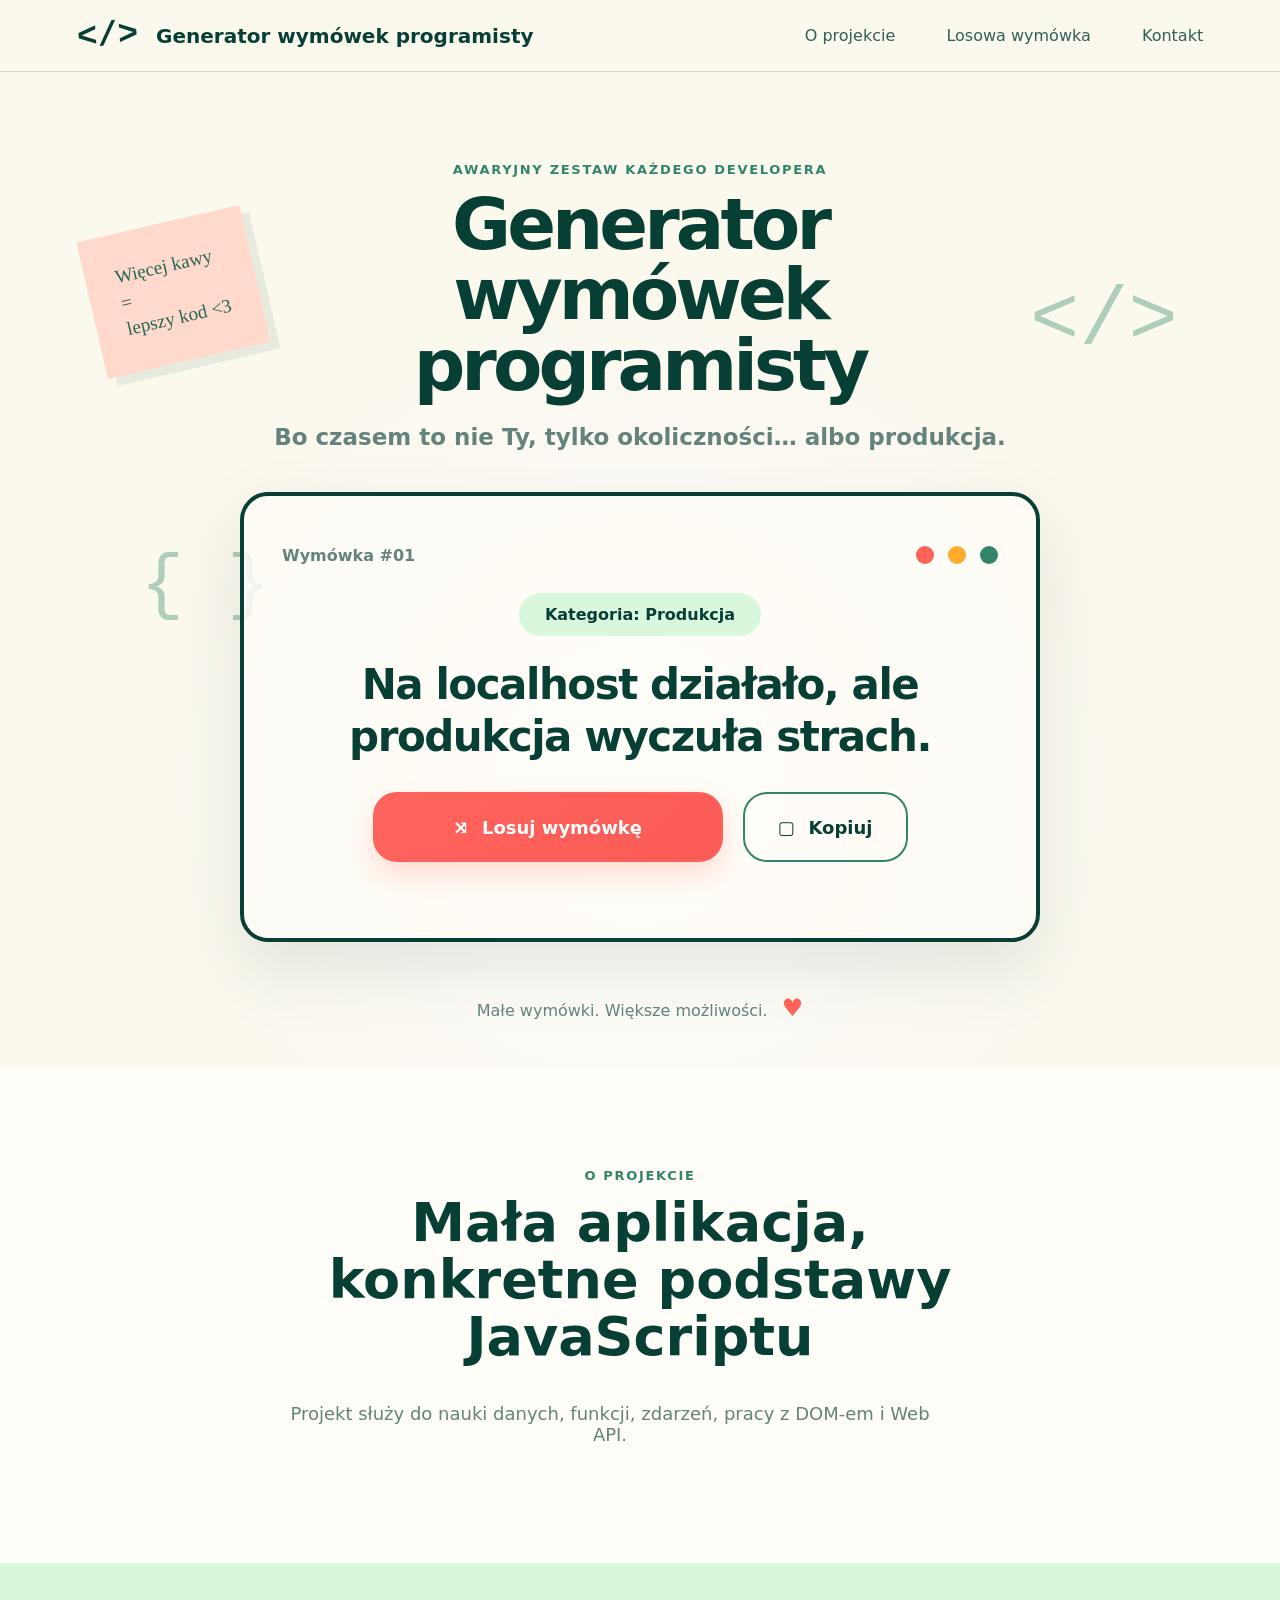
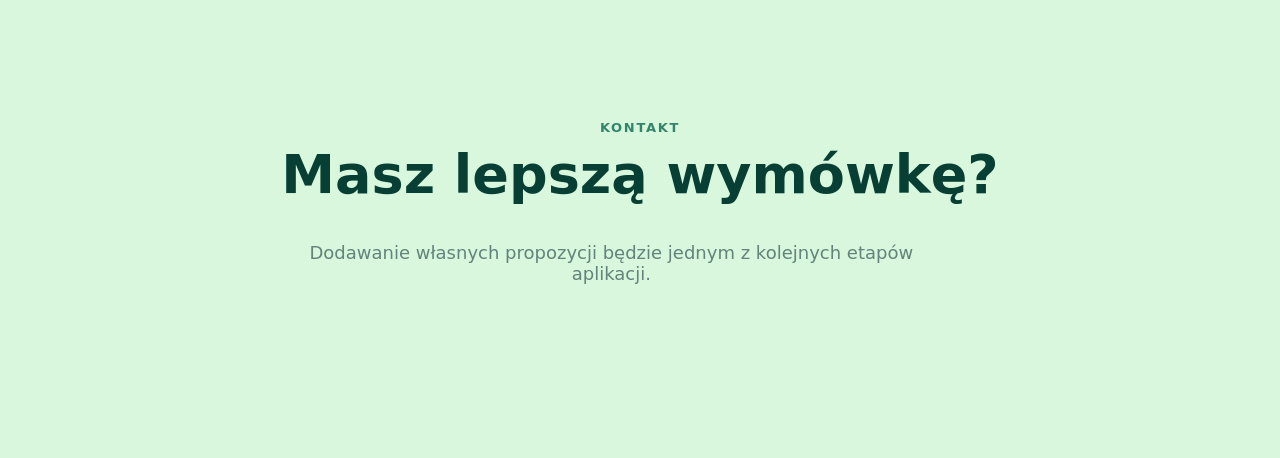
==== index.html @ cf7fb25b "Set up initial project structure" ====
<!doctype html>
<html lang="pl">
  <head>
    <meta charset="UTF-8" />
    <meta name="viewport" content="width=device-width, initial-scale=1.0" />
    <meta
      name="description"
      content="Generator zabawnych wymówek programisty napisany w czystym JavaScript."
    />
    <title>Generator wymówek programisty</title>
    <link rel="stylesheet" href="style.css" />
    <script src="script.js" defer></script>
  </head>

  <body>
    <header class="site-header">
      <a class="brand" href="#top" aria-label="Generator wymówek — strona główna">
        <span class="brand__icon" aria-hidden="true">&lt;/&gt;</span>
        <span>Generator wymówek programisty</span>
      </a>

      <nav class="site-nav" aria-label="Główna nawigacja">
        <a href="#about">O projekcie</a>
        <a href="#generator">Losowa wymówka</a>
        <a href="#contact">Kontakt</a>
      </nav>
    </header>

    <main id="top">
      <section class="hero" id="generator">
        <div class="decoration decoration--note" aria-hidden="true">
          Więcej kawy<br />=<br />lepszy kod &lt;3
        </div>
        <div class="decoration decoration--braces" aria-hidden="true">{ }</div>
        <div class="decoration decoration--code" aria-hidden="true">&lt;/&gt;</div>

        <div class="hero__content">
          <p class="eyebrow">Awaryjny zestaw każdego developera</p>
          <h1>Generator wymówek programisty</h1>
          <p class="hero__lead">Bo czasem to nie Ty, tylko okoliczności… albo produkcja.</p>

          <article class="excuse-card" aria-live="polite">
            <div class="excuse-card__top">
              <span id="excuse-number">Wymówka #01</span>
              <span class="window-dots" aria-hidden="true">
                <i></i><i></i><i></i>
              </span>
            </div>

            <p class="category" id="excuse-category">Kategoria: Produkcja</p>
            <p class="excuse" id="excuse-text">Na localhost działało, ale produkcja wyczuła strach.</p>

            <div class="actions">
              <button class="button button--primary" id="draw-button" type="button">
                <span aria-hidden="true">⤨</span>
                Losuj wymówkę
              </button>
              <button class="button button--secondary" id="copy-button" type="button">
                <span aria-hidden="true">▢</span>
                Kopiuj
              </button>
            </div>

            <p class="copy-message" id="copy-message" role="status"></p>
          </article>

          <p class="hero__footer">Małe wymówki. Większe możliwości. <span>♥</span></p>
        </div>
      </section>

      <section class="info-section" id="about">
        <p class="eyebrow">O projekcie</p>
        <h2>Mała aplikacja, konkretne podstawy JavaScriptu</h2>
        <p>Projekt służy do nauki danych, funkcji, zdarzeń, pracy z DOM-em i Web API.</p>
      </section>

      <section class="info-section info-section--contact" id="contact">
        <p class="eyebrow">Kontakt</p>
        <h2>Masz lepszą wymówkę?</h2>
        <p>Dodawanie własnych propozycji będzie jednym z kolejnych etapów aplikacji.</p>
      </section>
    </main>
  </body>
</html>
---- style.css ----
:root {
  --background: #fbf8ee;
  --surface: #fffdf7;
  --ink: #073f35;
  --muted: #63837b;
  --mint: #d8f7dc;
  --coral: #ff6259;
  --orange: #ffab2e;
  --green: #32856a;
  --line: rgba(7, 63, 53, 0.17);
  --shadow: 0 28px 70px rgba(42, 70, 55, 0.12);
}

* { box-sizing: border-box; }
html { scroll-behavior: smooth; }
body {
  margin: 0;
  color: var(--ink);
  background:
    radial-gradient(circle at 50% 38%, rgba(255, 255, 255, 0.92), transparent 34%),
    var(--background);
  font-family: Inter, ui-sans-serif, system-ui, -apple-system, BlinkMacSystemFont, "Segoe UI", sans-serif;
}

button, a { font: inherit; }
a { color: inherit; text-decoration: none; }

.site-header {
  min-height: 72px;
  padding: 0 clamp(24px, 6vw, 96px);
  display: flex;
  align-items: center;
  justify-content: space-between;
  gap: 32px;
  border-bottom: 1px solid var(--line);
  background: rgba(251, 248, 238, 0.86);
  backdrop-filter: blur(14px);
}
.brand { display: flex; align-items: center; gap: 18px; font-size: 20px; font-weight: 800; }
.brand__icon { font-family: monospace; font-size: 34px; font-weight: 900; transform: rotate(-4deg); }
.site-nav { display: flex; gap: clamp(24px, 4vw, 64px); color: #315f56; }
.site-nav a:hover { color: var(--coral); }

.hero {
  min-height: calc(100vh - 72px);
  padding: clamp(56px, 7vw, 100px) 24px 46px;
  position: relative;
  display: grid;
  place-items: start center;
  overflow: hidden;
}
.hero__content { width: min(100%, 800px); text-align: center; position: relative; z-index: 1; }
.eyebrow { margin: 0 0 12px; color: var(--green); font-size: 13px; font-weight: 800; letter-spacing: .13em; text-transform: uppercase; }
h1 { max-width: 760px; margin: 0 auto; font-size: clamp(44px, 6vw, 72px); line-height: .98; letter-spacing: -.055em; }
.hero__lead { margin: 24px 0 42px; color: var(--muted); font-size: clamp(18px, 2vw, 23px); font-weight: 600; }

.excuse-card {
  min-height: 450px;
  padding: 30px 38px 34px;
  display: flex;
  flex-direction: column;
  justify-content: center;
  border: 4px solid var(--ink);
  border-radius: 28px;
  background: rgba(255, 253, 247, 0.84);
  box-shadow: var(--shadow);
}
.excuse-card__top { display: flex; justify-content: space-between; color: var(--muted); font-weight: 700; }
.window-dots { display: flex; gap: 14px; }
.window-dots i { width: 18px; height: 18px; border-radius: 50%; background: var(--coral); }
.window-dots i:nth-child(2) { background: var(--orange); }
.window-dots i:nth-child(3) { background: var(--green); }
.category { align-self: center; margin: 28px 0 20px; padding: 12px 26px; border-radius: 999px; background: var(--mint); font-weight: 800; }
.excuse { max-width: 670px; min-height: 110px; margin: 0 auto 26px; display: grid; place-items: center; font-size: clamp(28px, 3.4vw, 42px); line-height: 1.25; letter-spacing: -.035em; font-weight: 850; }
.actions { display: flex; justify-content: center; gap: 20px; }
.button { min-height: 70px; padding: 0 30px; display: inline-flex; align-items: center; justify-content: center; gap: 14px; border-radius: 24px; border: 2px solid var(--green); cursor: pointer; font-weight: 850; font-size: 18px; transition: transform .2s, box-shadow .2s; }
.button:hover { transform: translateY(-3px); }
.button--primary { min-width: 350px; border-color: var(--coral); color: white; background: linear-gradient(135deg, #ff655c, #fa5a56); box-shadow: 0 13px 28px rgba(255, 98, 89, .22); }
.button--secondary { min-width: 165px; color: var(--ink); background: transparent; }
.copy-message { min-height: 22px; margin: 14px 0 -14px; color: var(--green); font-weight: 750; }
.hero__footer { margin: 52px 0 0; color: var(--muted); }
.hero__footer span { margin-left: 9px; color: var(--coral); font-size: 24px; }

.decoration { position: absolute; color: rgba(50, 133, 106, .38); font-family: "Comic Sans MS", cursive; }
.decoration--note { top: 150px; left: 7%; padding: 30px; color: #236756; background: #ffd9cb; box-shadow: 8px 9px rgba(7, 63, 53, .08); transform: rotate(-13deg); font-size: 19px; line-height: 1.4; }
.decoration--braces { top: 48%; left: 11%; font: 72px/1 monospace; }
.decoration--code { top: 21%; right: 8%; font: 82px/1 monospace; }

.info-section { min-height: 55vh; padding: 100px 24px; display: grid; place-content: center; text-align: center; background: var(--surface); }
.info-section h2 { max-width: 720px; margin: 0 auto 20px; font-size: clamp(32px, 5vw, 54px); line-height: 1.05; }
.info-section p:last-child { max-width: 660px; color: var(--muted); font-size: 18px; }
.info-section--contact { background: var(--mint); }

@media (max-width: 760px) {
  .site-header { min-height: 66px; padding: 0 20px; }
  .brand { font-size: 16px; }
  .brand__icon { font-size: 27px; }
  .site-nav { display: none; }
  .hero { min-height: calc(100vh - 66px); padding-top: 52px; }
  .decoration { display: none; }
  .eyebrow { font-size: 11px; }
  h1 { font-size: clamp(40px, 13vw, 58px); }
  .excuse-card { min-height: 430px; padding: 24px 20px; border-width: 3px; border-radius: 22px; }
  .window-dots i { width: 13px; height: 13px; }
  .excuse { min-height: 130px; font-size: 29px; }
  .actions { flex-direction: column; }
  .button, .button--primary, .button--secondary { width: 100%; min-width: 0; min-height: 62px; }
}
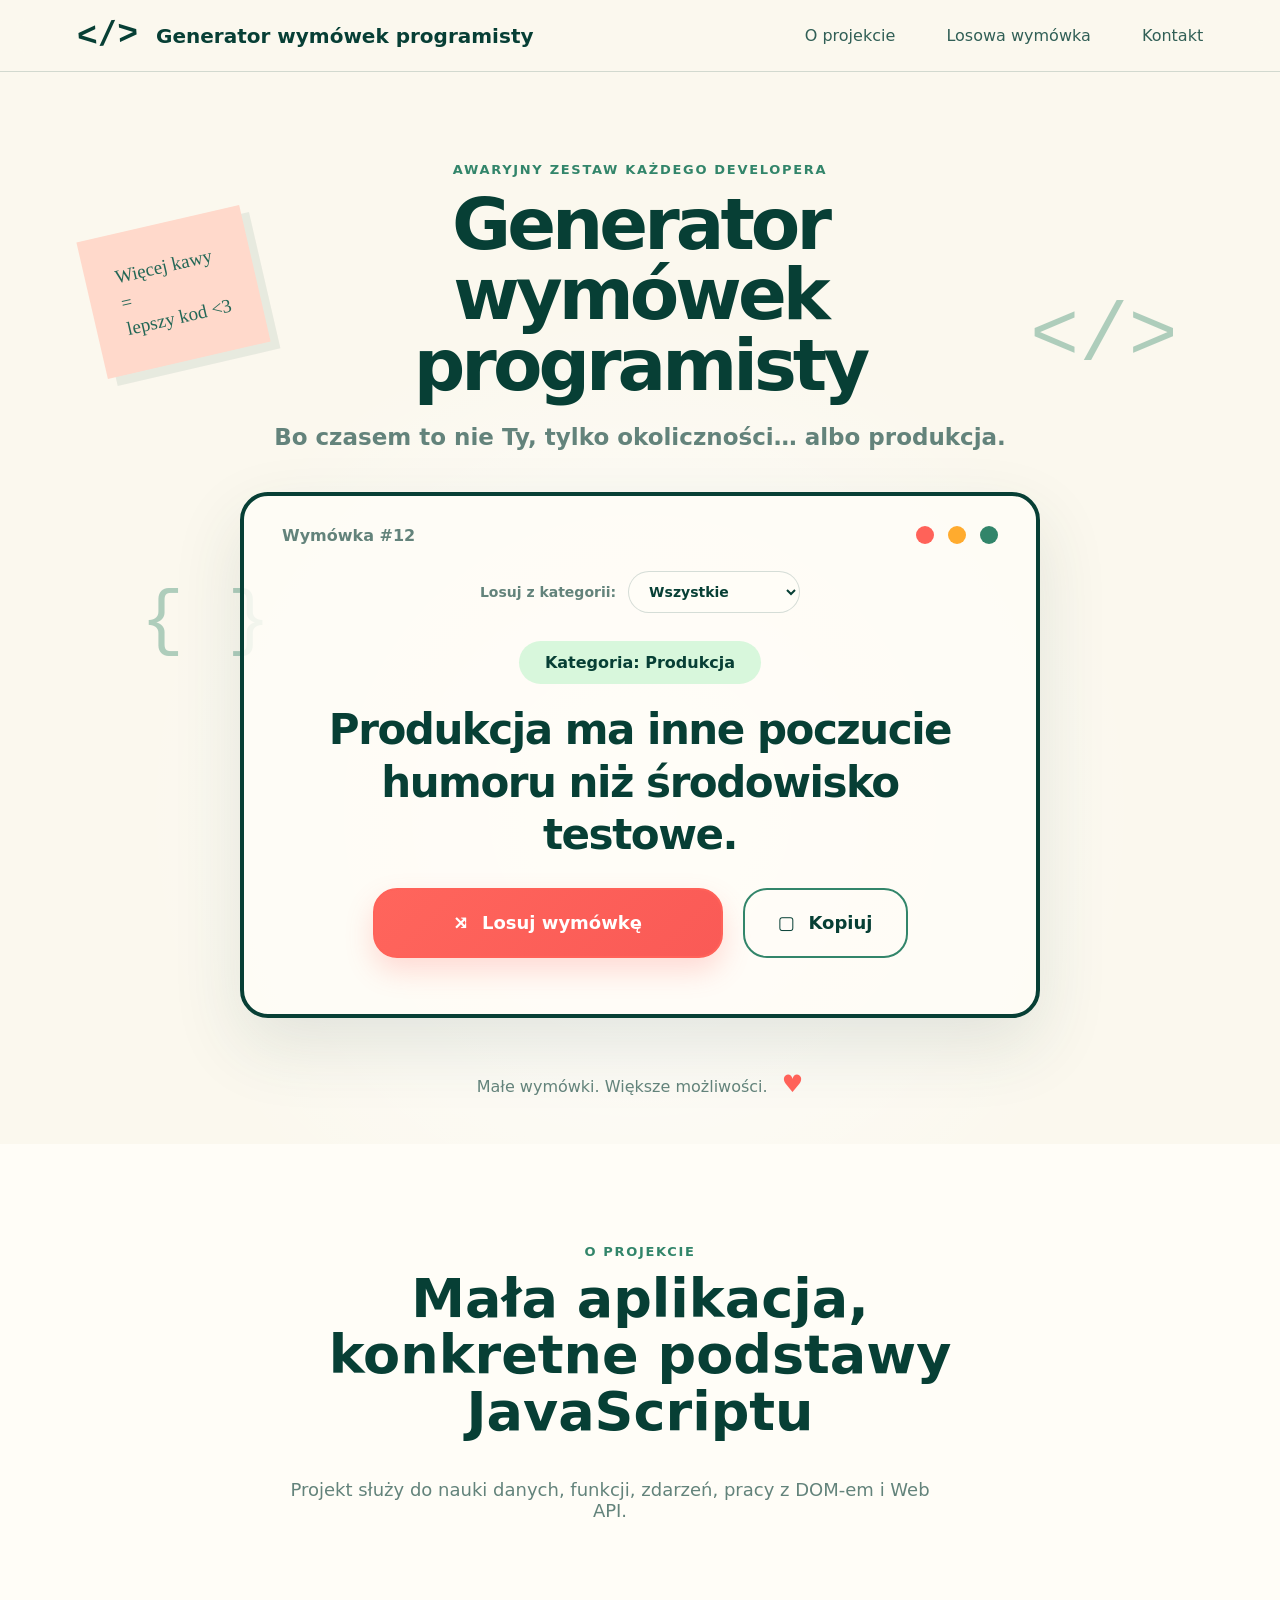
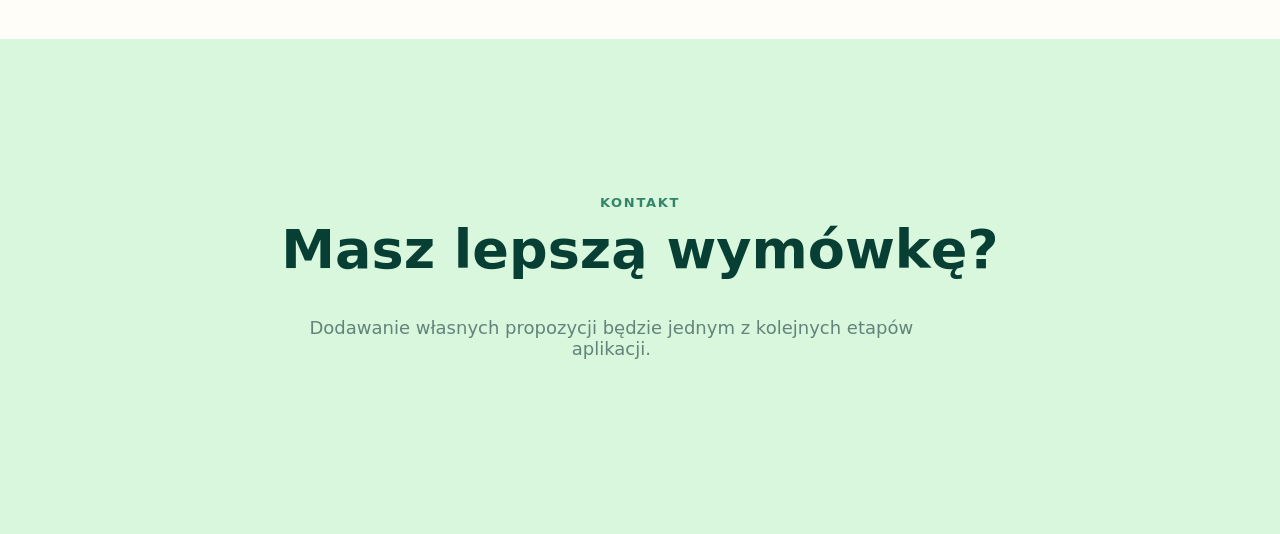
==== commit 0e4710a1: "Add dynamic category selector" ====
--- a/index.html
+++ b/index.html
@@ -14,7 +14,11 @@
 
   <body>
     <header class="site-header">
-      <a class="brand" href="#top" aria-label="Generator wymówek — strona główna">
+      <a
+        class="brand"
+        href="#top"
+        aria-label="Generator wymówek — strona główna"
+      >
         <span class="brand__icon" aria-hidden="true">&lt;/&gt;</span>
         <span>Generator wymówek programisty</span>
       </a>
@@ -32,12 +36,16 @@
           Więcej kawy<br />=<br />lepszy kod &lt;3
         </div>
         <div class="decoration decoration--braces" aria-hidden="true">{ }</div>
-        <div class="decoration decoration--code" aria-hidden="true">&lt;/&gt;</div>
+        <div class="decoration decoration--code" aria-hidden="true">
+          &lt;/&gt;
+        </div>
 
         <div class="hero__content">
           <p class="eyebrow">Awaryjny zestaw każdego developera</p>
           <h1>Generator wymówek programisty</h1>
-          <p class="hero__lead">Bo czasem to nie Ty, tylko okoliczności… albo produkcja.</p>
+          <p class="hero__lead">
+            Bo czasem to nie Ty, tylko okoliczności… albo produkcja.
+          </p>
 
           <article class="excuse-card" aria-live="polite">
             <div class="excuse-card__top">
@@ -47,15 +55,33 @@
               </span>
             </div>
 
+            <div class="category-filter">
+              <label for="category-filter">Losuj z kategorii:</label>
+
+              <select id="category-filter">
+                <option value="all">Wszystkie</option>
+              </select>
+            </div>
+
             <p class="category" id="excuse-category">Kategoria: Produkcja</p>
-            <p class="excuse" id="excuse-text">Na localhost działało, ale produkcja wyczuła strach.</p>
+            <p class="excuse" id="excuse-text">
+              Na localhost działało, ale produkcja wyczuła strach.
+            </p>
 
             <div class="actions">
-              <button class="button button--primary" id="draw-button" type="button">
+              <button
+                class="button button--primary"
+                id="draw-button"
+                type="button"
+              >
                 <span aria-hidden="true">⤨</span>
                 Losuj wymówkę
               </button>
-              <button class="button button--secondary" id="copy-button" type="button">
+              <button
+                class="button button--secondary"
+                id="copy-button"
+                type="button"
+              >
                 <span aria-hidden="true">▢</span>
                 Kopiuj
               </button>
@@ -64,20 +90,28 @@
             <p class="copy-message" id="copy-message" role="status"></p>
           </article>
 
-          <p class="hero__footer">Małe wymówki. Większe możliwości. <span>♥</span></p>
+          <p class="hero__footer">
+            Małe wymówki. Większe możliwości. <span>♥</span>
+          </p>
         </div>
       </section>
 
       <section class="info-section" id="about">
         <p class="eyebrow">O projekcie</p>
         <h2>Mała aplikacja, konkretne podstawy JavaScriptu</h2>
-        <p>Projekt służy do nauki danych, funkcji, zdarzeń, pracy z DOM-em i Web API.</p>
+        <p>
+          Projekt służy do nauki danych, funkcji, zdarzeń, pracy z DOM-em i Web
+          API.
+        </p>
       </section>
 
       <section class="info-section info-section--contact" id="contact">
         <p class="eyebrow">Kontakt</p>
         <h2>Masz lepszą wymówkę?</h2>
-        <p>Dodawanie własnych propozycji będzie jednym z kolejnych etapów aplikacji.</p>
+        <p>
+          Dodawanie własnych propozycji będzie jednym z kolejnych etapów
+          aplikacji.
+        </p>
       </section>
     </main>
   </body>
--- a/style.css
+++ b/style.css
@@ -11,19 +11,40 @@
   --shadow: 0 28px 70px rgba(42, 70, 55, 0.12);
 }
 
-* { box-sizing: border-box; }
-html { scroll-behavior: smooth; }
+* {
+  box-sizing: border-box;
+}
+html {
+  scroll-behavior: smooth;
+}
 body {
   margin: 0;
   color: var(--ink);
   background:
-    radial-gradient(circle at 50% 38%, rgba(255, 255, 255, 0.92), transparent 34%),
+    radial-gradient(
+      circle at 50% 38%,
+      rgba(255, 255, 255, 0.92),
+      transparent 34%
+    ),
     var(--background);
-  font-family: Inter, ui-sans-serif, system-ui, -apple-system, BlinkMacSystemFont, "Segoe UI", sans-serif;
-}
-
-button, a { font: inherit; }
-a { color: inherit; text-decoration: none; }
+  font-family:
+    Inter,
+    ui-sans-serif,
+    system-ui,
+    -apple-system,
+    BlinkMacSystemFont,
+    "Segoe UI",
+    sans-serif;
+}
+
+button,
+a {
+  font: inherit;
+}
+a {
+  color: inherit;
+  text-decoration: none;
+}
 
 .site-header {
   min-height: 72px;
@@ -36,10 +57,27 @@
   background: rgba(251, 248, 238, 0.86);
   backdrop-filter: blur(14px);
 }
-.brand { display: flex; align-items: center; gap: 18px; font-size: 20px; font-weight: 800; }
-.brand__icon { font-family: monospace; font-size: 34px; font-weight: 900; transform: rotate(-4deg); }
-.site-nav { display: flex; gap: clamp(24px, 4vw, 64px); color: #315f56; }
-.site-nav a:hover { color: var(--coral); }
+.brand {
+  display: flex;
+  align-items: center;
+  gap: 18px;
+  font-size: 20px;
+  font-weight: 800;
+}
+.brand__icon {
+  font-family: monospace;
+  font-size: 34px;
+  font-weight: 900;
+  transform: rotate(-4deg);
+}
+.site-nav {
+  display: flex;
+  gap: clamp(24px, 4vw, 64px);
+  color: #315f56;
+}
+.site-nav a:hover {
+  color: var(--coral);
+}
 
 .hero {
   min-height: calc(100vh - 72px);
@@ -49,10 +87,33 @@
   place-items: start center;
   overflow: hidden;
 }
-.hero__content { width: min(100%, 800px); text-align: center; position: relative; z-index: 1; }
-.eyebrow { margin: 0 0 12px; color: var(--green); font-size: 13px; font-weight: 800; letter-spacing: .13em; text-transform: uppercase; }
-h1 { max-width: 760px; margin: 0 auto; font-size: clamp(44px, 6vw, 72px); line-height: .98; letter-spacing: -.055em; }
-.hero__lead { margin: 24px 0 42px; color: var(--muted); font-size: clamp(18px, 2vw, 23px); font-weight: 600; }
+.hero__content {
+  width: min(100%, 800px);
+  text-align: center;
+  position: relative;
+  z-index: 1;
+}
+.eyebrow {
+  margin: 0 0 12px;
+  color: var(--green);
+  font-size: 13px;
+  font-weight: 800;
+  letter-spacing: 0.13em;
+  text-transform: uppercase;
+}
+h1 {
+  max-width: 760px;
+  margin: 0 auto;
+  font-size: clamp(44px, 6vw, 72px);
+  line-height: 0.98;
+  letter-spacing: -0.055em;
+}
+.hero__lead {
+  margin: 24px 0 42px;
+  color: var(--muted);
+  font-size: clamp(18px, 2vw, 23px);
+  font-weight: 600;
+}
 
 .excuse-card {
   min-height: 450px;
@@ -65,44 +126,224 @@
   background: rgba(255, 253, 247, 0.84);
   box-shadow: var(--shadow);
 }
-.excuse-card__top { display: flex; justify-content: space-between; color: var(--muted); font-weight: 700; }
-.window-dots { display: flex; gap: 14px; }
-.window-dots i { width: 18px; height: 18px; border-radius: 50%; background: var(--coral); }
-.window-dots i:nth-child(2) { background: var(--orange); }
-.window-dots i:nth-child(3) { background: var(--green); }
-.category { align-self: center; margin: 28px 0 20px; padding: 12px 26px; border-radius: 999px; background: var(--mint); font-weight: 800; }
-.excuse { max-width: 670px; min-height: 110px; margin: 0 auto 26px; display: grid; place-items: center; font-size: clamp(28px, 3.4vw, 42px); line-height: 1.25; letter-spacing: -.035em; font-weight: 850; }
-.actions { display: flex; justify-content: center; gap: 20px; }
-.button { min-height: 70px; padding: 0 30px; display: inline-flex; align-items: center; justify-content: center; gap: 14px; border-radius: 24px; border: 2px solid var(--green); cursor: pointer; font-weight: 850; font-size: 18px; transition: transform .2s, box-shadow .2s; }
-.button:hover { transform: translateY(-3px); }
-.button--primary { min-width: 350px; border-color: var(--coral); color: white; background: linear-gradient(135deg, #ff655c, #fa5a56); box-shadow: 0 13px 28px rgba(255, 98, 89, .22); }
-.button--secondary { min-width: 165px; color: var(--ink); background: transparent; }
-.copy-message { min-height: 22px; margin: 14px 0 -14px; color: var(--green); font-weight: 750; }
-.hero__footer { margin: 52px 0 0; color: var(--muted); }
-.hero__footer span { margin-left: 9px; color: var(--coral); font-size: 24px; }
-
-.decoration { position: absolute; color: rgba(50, 133, 106, .38); font-family: "Comic Sans MS", cursive; }
-.decoration--note { top: 150px; left: 7%; padding: 30px; color: #236756; background: #ffd9cb; box-shadow: 8px 9px rgba(7, 63, 53, .08); transform: rotate(-13deg); font-size: 19px; line-height: 1.4; }
-.decoration--braces { top: 48%; left: 11%; font: 72px/1 monospace; }
-.decoration--code { top: 21%; right: 8%; font: 82px/1 monospace; }
-
-.info-section { min-height: 55vh; padding: 100px 24px; display: grid; place-content: center; text-align: center; background: var(--surface); }
-.info-section h2 { max-width: 720px; margin: 0 auto 20px; font-size: clamp(32px, 5vw, 54px); line-height: 1.05; }
-.info-section p:last-child { max-width: 660px; color: var(--muted); font-size: 18px; }
-.info-section--contact { background: var(--mint); }
+.excuse-card__top {
+  display: flex;
+  justify-content: space-between;
+  color: var(--muted);
+  font-weight: 700;
+}
+.window-dots {
+  display: flex;
+  gap: 14px;
+}
+.window-dots i {
+  width: 18px;
+  height: 18px;
+  border-radius: 50%;
+  background: var(--coral);
+}
+.window-dots i:nth-child(2) {
+  background: var(--orange);
+}
+.window-dots i:nth-child(3) {
+  background: var(--green);
+}
+.category {
+  align-self: center;
+  margin: 28px 0 20px;
+  padding: 12px 26px;
+  border-radius: 999px;
+  background: var(--mint);
+  font-weight: 800;
+}
+.excuse {
+  max-width: 670px;
+  min-height: 110px;
+  margin: 0 auto 26px;
+  display: grid;
+  place-items: center;
+  font-size: clamp(28px, 3.4vw, 42px);
+  line-height: 1.25;
+  letter-spacing: -0.035em;
+  font-weight: 850;
+}
+.actions {
+  display: flex;
+  justify-content: center;
+  gap: 20px;
+}
+.button {
+  min-height: 70px;
+  padding: 0 30px;
+  display: inline-flex;
+  align-items: center;
+  justify-content: center;
+  gap: 14px;
+  border-radius: 24px;
+  border: 2px solid var(--green);
+  cursor: pointer;
+  font-weight: 850;
+  font-size: 18px;
+  transition:
+    transform 0.2s,
+    box-shadow 0.2s;
+}
+.button:hover {
+  transform: translateY(-3px);
+}
+.button--primary {
+  min-width: 350px;
+  border-color: var(--coral);
+  color: white;
+  background: linear-gradient(135deg, #ff655c, #fa5a56);
+  box-shadow: 0 13px 28px rgba(255, 98, 89, 0.22);
+}
+.button--secondary {
+  min-width: 165px;
+  color: var(--ink);
+  background: transparent;
+}
+.copy-message {
+  min-height: 22px;
+  margin: 14px 0 -14px;
+  color: var(--green);
+  font-weight: 750;
+}
+.hero__footer {
+  margin: 52px 0 0;
+  color: var(--muted);
+}
+.hero__footer span {
+  margin-left: 9px;
+  color: var(--coral);
+  font-size: 24px;
+}
+
+.decoration {
+  position: absolute;
+  color: rgba(50, 133, 106, 0.38);
+  font-family: "Comic Sans MS", cursive;
+}
+.decoration--note {
+  top: 150px;
+  left: 7%;
+  padding: 30px;
+  color: #236756;
+  background: #ffd9cb;
+  box-shadow: 8px 9px rgba(7, 63, 53, 0.08);
+  transform: rotate(-13deg);
+  font-size: 19px;
+  line-height: 1.4;
+}
+.decoration--braces {
+  top: 48%;
+  left: 11%;
+  font: 72px/1 monospace;
+}
+.decoration--code {
+  top: 21%;
+  right: 8%;
+  font: 82px/1 monospace;
+}
+
+.info-section {
+  min-height: 55vh;
+  padding: 100px 24px;
+  display: grid;
+  place-content: center;
+  text-align: center;
+  background: var(--surface);
+}
+.info-section h2 {
+  max-width: 720px;
+  margin: 0 auto 20px;
+  font-size: clamp(32px, 5vw, 54px);
+  line-height: 1.05;
+}
+.info-section p:last-child {
+  max-width: 660px;
+  color: var(--muted);
+  font-size: 18px;
+}
+.info-section--contact {
+  background: var(--mint);
+}
+
+.category-filter {
+  margin: 26px auto 0;
+  display: flex;
+  align-items: center;
+  justify-content: center;
+  gap: 12px;
+  color: var(--muted);
+  font-size: 14px;
+  font-weight: 700;
+}
+
+.category-filter select {
+  min-height: 42px;
+  padding: 0 38px 0 16px;
+  border: 1px solid var(--line);
+  border-radius: 999px;
+  color: var(--ink);
+  background-color: var(--surface);
+  font: inherit;
+  cursor: pointer;
+}
 
 @media (max-width: 760px) {
-  .site-header { min-height: 66px; padding: 0 20px; }
-  .brand { font-size: 16px; }
-  .brand__icon { font-size: 27px; }
-  .site-nav { display: none; }
-  .hero { min-height: calc(100vh - 66px); padding-top: 52px; }
-  .decoration { display: none; }
-  .eyebrow { font-size: 11px; }
-  h1 { font-size: clamp(40px, 13vw, 58px); }
-  .excuse-card { min-height: 430px; padding: 24px 20px; border-width: 3px; border-radius: 22px; }
-  .window-dots i { width: 13px; height: 13px; }
-  .excuse { min-height: 130px; font-size: 29px; }
-  .actions { flex-direction: column; }
-  .button, .button--primary, .button--secondary { width: 100%; min-width: 0; min-height: 62px; }
-}
+  .site-header {
+    min-height: 66px;
+    padding: 0 20px;
+  }
+  .brand {
+    font-size: 16px;
+  }
+  .brand__icon {
+    font-size: 27px;
+  }
+  .site-nav {
+    display: none;
+  }
+  .hero {
+    min-height: calc(100vh - 66px);
+    padding-top: 52px;
+  }
+  .decoration {
+    display: none;
+  }
+  .eyebrow {
+    font-size: 11px;
+  }
+  h1 {
+    font-size: clamp(40px, 13vw, 58px);
+  }
+  .excuse-card {
+    min-height: 430px;
+    padding: 24px 20px;
+    border-width: 3px;
+    border-radius: 22px;
+  }
+  .window-dots i {
+    width: 13px;
+    height: 13px;
+  }
+  .excuse {
+    min-height: 130px;
+    font-size: 29px;
+  }
+  .actions {
+    flex-direction: column;
+  }
+  .button,
+  .button--primary,
+  .button--secondary {
+    width: 100%;
+    min-width: 0;
+    min-height: 62px;
+  }
+
+  .category-filter {
+    flex-direction: column;
+  }
+}
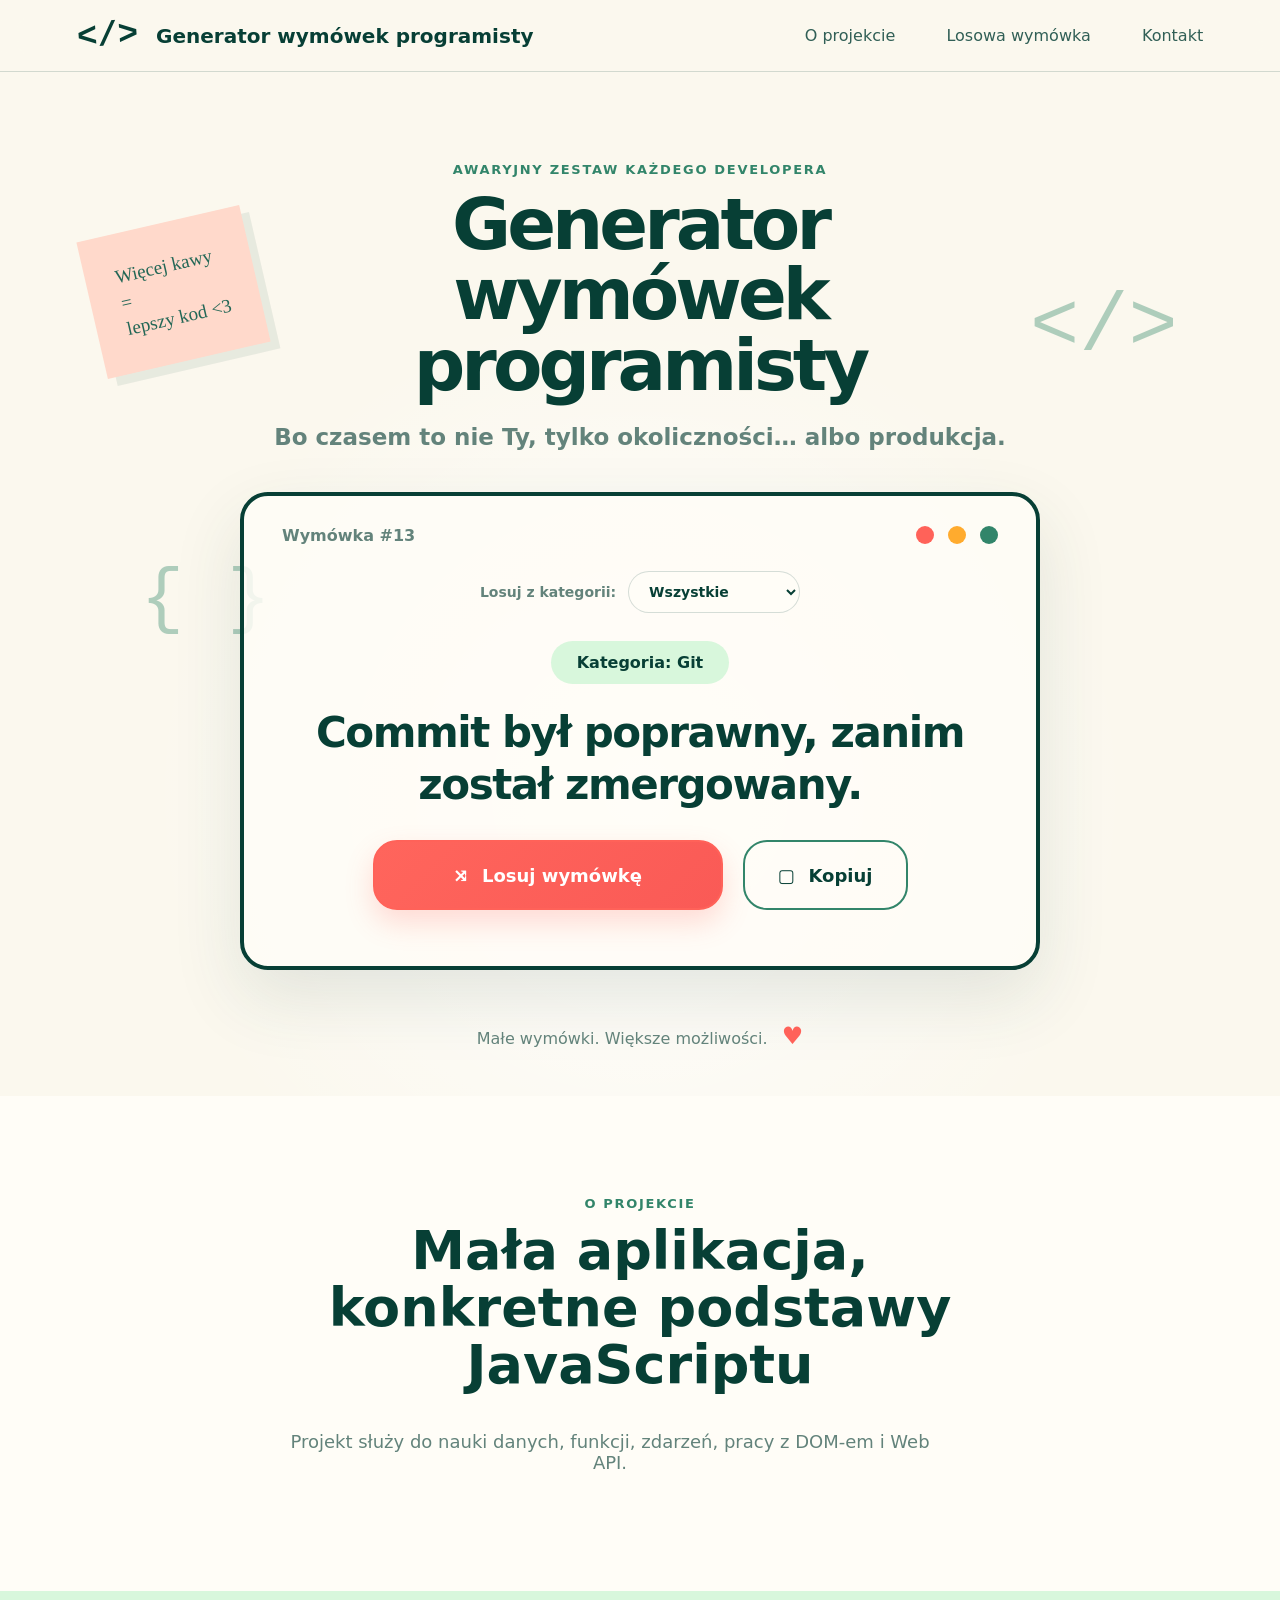
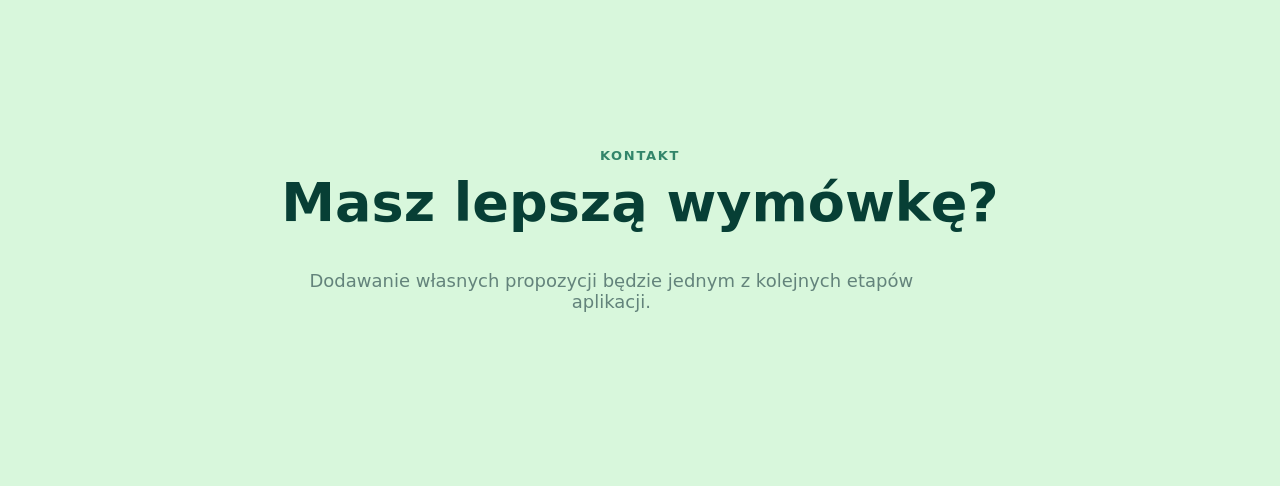
==== commit b45cc1b5: "Add keyboard shortcut for drawing excuses" ====
--- a/index.html
+++ b/index.html
@@ -73,6 +73,8 @@
                 class="button button--primary"
                 id="draw-button"
                 type="button"
+                title="Losuj nową wymówkę (klawisz N)"
+                aria-keyshortcuts="N"
               >
                 <span aria-hidden="true">⤨</span>
                 Losuj wymówkę
--- a/style.css
+++ b/style.css
@@ -291,6 +291,28 @@
   cursor: pointer;
 }
 
+.excuse.is-changing {
+  animation: excuse-in 350ms ease-out;
+}
+
+@keyframes excuse-in {
+  from {
+    opacity: 0;
+    transform: translateY(12px);
+  }
+
+  to {
+    opacity: 1;
+    transform: translateY(0);
+  }
+}
+
+@media (prefers-reduced-motion: reduce) {
+  .excuse.is-changing {
+    animation: none;
+  }
+}
+
 @media (max-width: 760px) {
   .site-header {
     min-height: 66px;
